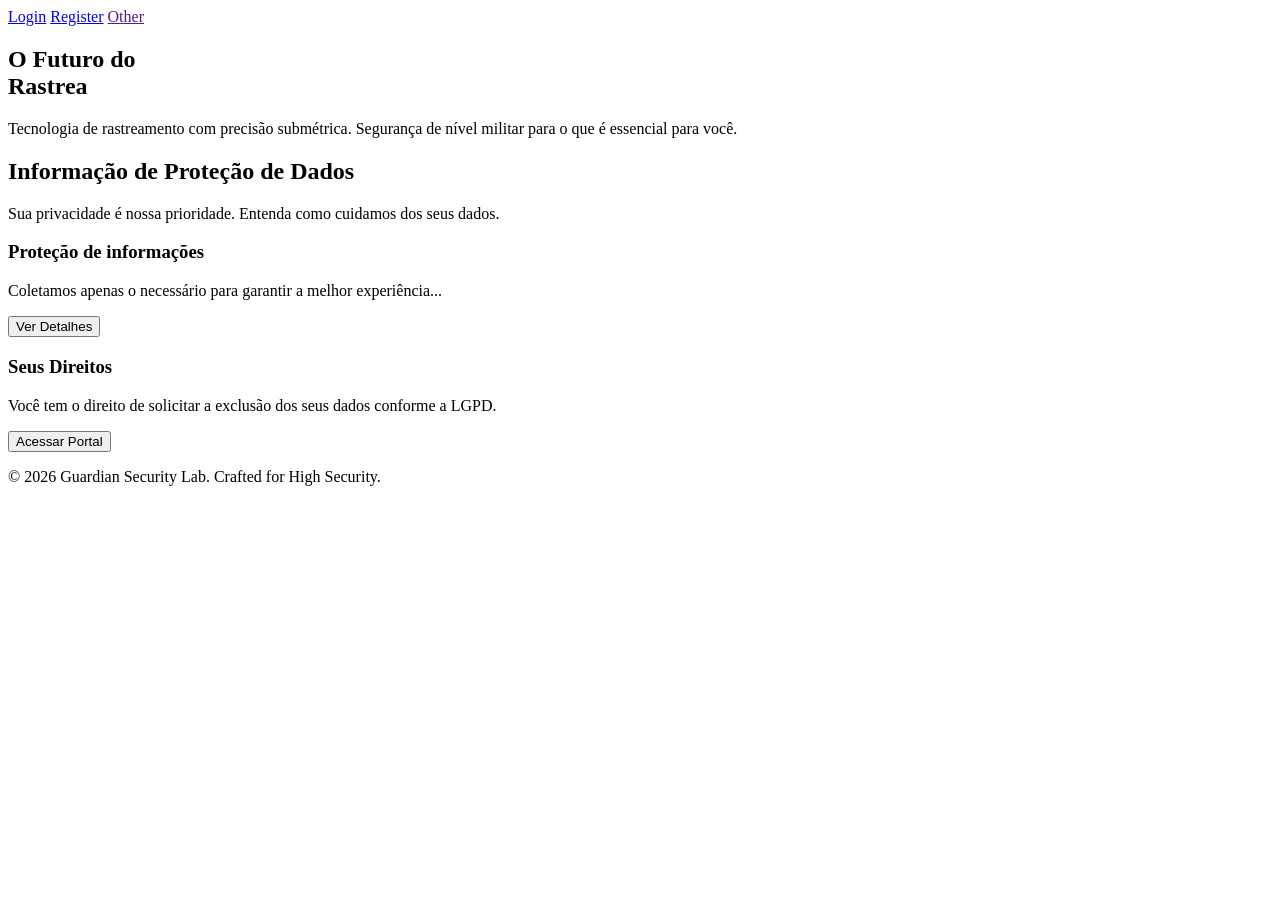
==== index.html @ b247dcc1 "Add files via upload" ====
<!DOCTYPE html>
<html lang="pt-br">
<head>
    <meta charset="UTF-8">
    <meta name="viewport" content="width=device-width, initial-scale=1.0">
    <title>Home</title>
    <link href="https://fonts.googleapis.com/css2?family=Inter:wght@300;400;600;800&display=swap" rel="stylesheet">
    <link rel="stylesheet" href="/css/style.css">
</head>
<body>
    <div class="bg-glow" id="glow"></div>

    <header class="navbar">
        <div class="logo"></div>
        <nav>
    <a href="login.html" class="nav-login">Login</a>
    <a href="register.html" class="btn-signup-nav">Register</a>
    <a href="" id="other-trigger">Other</a>
        </nav>
        
</div>
    </header>


    <main>
        <section class="hero">
            <div class="hero-container">
                <div class="hero-content reveal">
                    <h1>O Futuro do <br><span id="typewriter"></span></h1>
                    <p>
                        Tecnologia de rastreamento com precisão submétrica. Segurança de nível militar para o que é essencial para você.
                    </p>
                </div>

                <div class="hero-visual reveal" style="transition-delay: 0.3s;">
                    <div class="phone-wrapper">
                        <div class="phone-case" id="phone">
                            <div class="phone-screen">
                                <div class="phone-ui">
                                    <div class="ui-header"></div>
                                    <div class="ui-chart">
                                        <div class="line"></div>
                                        <div class="line"></div>
                                        <div class="line"></div>
                                    </div>
                                </div>

                                <div class="location-pulse">
                                    <div class="pin"></div>
                                    <div class="ring"></div>
                                    <div class="ring"></div>
                                </div>
                            </div>
                        </div>
                    </div>
                </div>
            </div>
        </section>

        <section class="data-protection-container reveal">
            <div class="set-information">
                <h1>Informação de Proteção de Dados</h1>
                <p class="subtitle">Sua privacidade é nossa prioridade. Entenda como cuidamos dos seus dados.</p>
            </div>
        
            <div class="content-grid">
                <article>
                    <h3>Proteção de informações</h3>
                    <p>Coletamos apenas o necessário para garantir a melhor experiência...</p>
                    <button class="btn-primary">Ver Detalhes</button>
                </article>
                
                <article>
                    <h3>Seus Direitos</h3>
                    <p>Você tem o direito de solicitar a exclusão dos seus dados conforme a LGPD.</p>
                    <button class="btn-primary">Acessar Portal</button>
                </article>
            </div>
        </section>
            
        </section>
    </main>

    <footer>
        <p>&copy; 2026 Guardian Security Lab. Crafted for High Security.</p>
    </footer>

    <script>
        const glow = document.getElementById('glow');
        const phone = document.getElementById('phone');

        document.addEventListener('mousemove', (e) => {
            const { clientX, clientY } = e;
            const x = (clientX / window.innerWidth) * 100;
            const y = (clientY / window.innerHeight) * 100;
            
            glow.style.background = `radial-gradient(circle at ${x}% ${y}%, var(--primary-glow) 0%, transparent 70%)`;

            if(phone) {
                const centerX = window.innerWidth / 2;
                const centerY = window.innerHeight / 2;
                const rotateX = (clientY - centerY) / 30;
                const rotateY = (clientX - centerX) / -30;

                phone.style.transform = `rotateX(${rotateX}deg) rotateY(${-25 + rotateY}deg)`;
            }
        });


        const words = ["Rastreamento.", "Desenvolvimento.", "Monitoramento.", "Controle."];
        let wordIdx = 0, charIdx = 0, isDeleting = false;

        function type() {
            const current = words[wordIdx];
            const typewriterEl = document.getElementById('typewriter');
            
            if (isDeleting) {
                typewriterEl.textContent = current.substring(0, charIdx--);
            } else {
                typewriterEl.textContent = current.substring(0, charIdx++);
            }

            let typeSpeed = isDeleting ? 70 : 150;

            if (!isDeleting && charIdx === current.length + 1) {
                isDeleting = true;
                typeSpeed = 2000;
            } else if (isDeleting && charIdx === 0) {
                isDeleting = false;
                wordIdx = (wordIdx + 1) % words.length;
                typeSpeed = 500;
            }
            setTimeout(type, typeSpeed);
        }

        const observer = new IntersectionObserver((entries) => {
            entries.forEach(entry => {
                if (entry.isIntersecting) entry.target.classList.add('active');
            });
        }, { threshold: 0.1 });

        window.onload = () => {
            type();
            document.querySelectorAll('.reveal').forEach(el => observer.observe(el));
        };

        const otherTrigger = document.getElementById('other-trigger');
        const sidePanel = document.getElementById('side-panel');
        const closePanel = document.getElementById('close-panel');

        otherTrigger.addEventListener('click', (e) => {
            e.preventDefault();
            sidePanel.classList.add('active');
        });

        closePanel.addEventListener('click', () => {
            sidePanel.classList.remove('active');
        });

        document.addEventListener('mousedown', (e) => {
            if (!sidePanel.contains(e.target) && !otherTrigger.contains(e.target)) {
                sidePanel.classList.remove('active');
            }
        });
        
    </script>
</body>
</html>
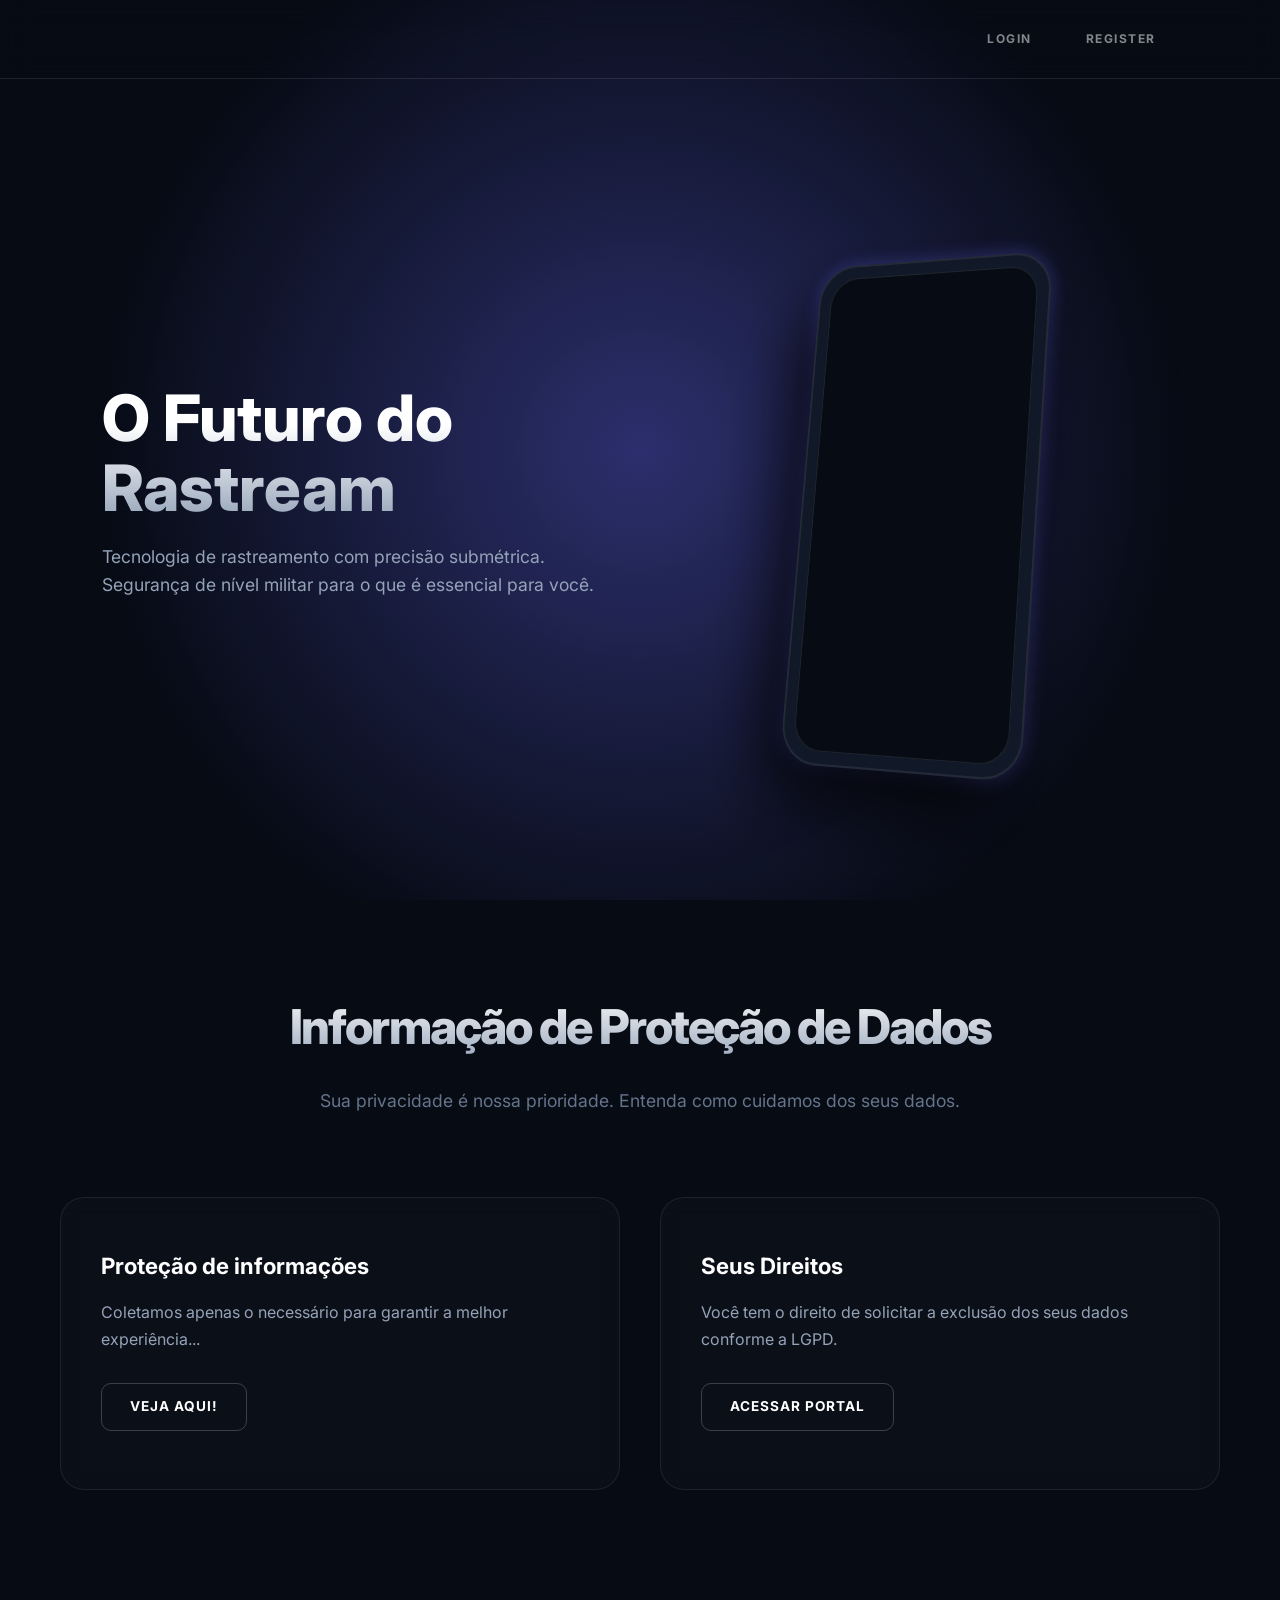
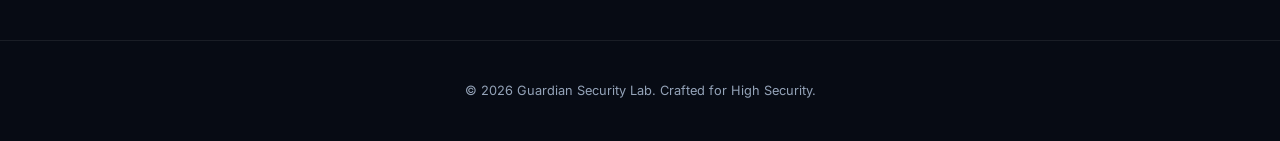
==== commit ef487e39: "Atualização" ====
--- a/index.html
+++ b/index.html
@@ -15,7 +15,6 @@
         <nav>
     <a href="login.html" class="nav-login">Login</a>
     <a href="register.html" class="btn-signup-nav">Register</a>
-    <a href="" id="other-trigger">Other</a>
         </nav>
         
 </div>
@@ -67,13 +66,13 @@
                 <article>
                     <h3>Proteção de informações</h3>
                     <p>Coletamos apenas o necessário para garantir a melhor experiência...</p>
-                    <button class="btn-primary">Ver Detalhes</button>
-                </article>
+                    <a href="information.html" class="btn-primary">Veja aqui!</a>
+                    </article>
                 
                 <article>
                     <h3>Seus Direitos</h3>
                     <p>Você tem o direito de solicitar a exclusão dos seus dados conforme a LGPD.</p>
-                    <button class="btn-primary">Acessar Portal</button>
+                    <a href="portal.html" class="btn-primary">Acessar Portal</a>
                 </article>
             </div>
         </section>
--- a/css/style.css
+++ b/css/style.css
@@ -0,0 +1,500 @@
+:root {
+    --primary: #6366f1;
+    --primary-glow: rgba(99, 102, 241, 0.4);
+    --dark: #070b14;
+    --card-bg: rgba(255, 255, 255, 0.03);
+    --border: rgba(255, 255, 255, 0.08);
+    --text-muted: #94a3b8;
+}
+
+* { margin: 0; padding: 0; box-sizing: border-box; scroll-behavior: smooth; }
+
+body { 
+    font-family: 'Inter', sans-serif; 
+    background-color: var(--dark); 
+    color: #ffffff; 
+    overflow-x: hidden;
+    line-height: 1.6;
+}
+
+.bg-glow {
+    position: fixed; top: 0; left: 0; width: 100%; height: 100%;
+    background: radial-gradient(circle at center, var(--primary-glow) 0%, transparent 70%);
+    pointer-events: none; z-index: -1;
+    transition: background 0.2s ease;
+}
+
+:root {
+    --primary: #6366f1;
+    --dark: #070b14; /* A cor do seu fundo */
+    --glass-border: rgba(255, 255, 255, 0.1);
+}
+
+/* Navbar integrada ao fundo */
+.navbar { 
+    display: flex; 
+    justify-content: space-between; 
+    align-items: center;
+    padding: 1.2rem 8%; 
+    position: sticky; 
+    top: 0; 
+    z-index: 1000;
+    /* Removemos a cor e deixamos apenas o blur passar */
+    background: transparent; 
+    backdrop-filter: blur(15px);
+    border-bottom: 1px solid var(--glass-border);
+}
+
+nav { 
+    display: flex; 
+    align-items: center; 
+    gap: 10px;
+    margin-left: auto; 
+}
+
+/* Links "Invisíveis" que surgem com luz */
+nav a {
+    position: relative;
+    color: rgba(255, 255, 255, 0.5); /* Texto discreto */
+    text-decoration: none;
+    font-size: 0.75rem;
+    font-weight: 700;
+    letter-spacing: 1.5px;
+    padding: 10px 22px;
+    text-transform: uppercase;
+    transition: all 0.4s ease;
+    border-radius: 8px;
+    background: transparent; /* Cor igual ao fundo */
+}
+
+/* Hover: Apenas luz e texto branco */
+nav a:hover {
+    color: #ffffff;
+    background: rgba(255, 255, 255, 0.05); /* Brilho quase imperceptível */
+    box-shadow: inset 0 0 0 1px rgba(255, 255, 255, 0.2); /* Borda interna fina */
+}
+
+/* Outros/Other: Destaque sutil com borda branca */
+#other-trigger {
+    color: #ffffff;
+    border: 1px solid rgba(255, 255, 255, 0.2);
+}
+
+#other-trigger:hover {
+    background: #ffffff;
+    color: var(--dark); /* Inverte para preto para ler melhor no branco */
+    box-shadow: 0 0 20px rgba(255, 255, 255, 0.3);
+}
+
+/* Indicador de linha inferior sumindo para um visual mais limpo */
+nav a::after {
+    content: '';
+    position: absolute;
+    bottom: 0;
+    left: 50%;
+    width: 0;
+    height: 2px;
+    background: #ffffff;
+    transition: all 0.3s ease;
+    transform: translateX(-50%);
+    box-shadow: 0 0 10px #ffffff;
+}
+
+nav a:hover::after {
+    width: 40%;
+}
+
+/* --- HERO SECTION --- */
+.hero {
+    min-height: 90vh; display: flex; align-items: center; 
+    justify-content: center; padding: 100px 8% 50px; overflow: visible;
+}
+.hero-container {
+    display: flex; align-items: center; justify-content: space-between;
+    width: 100%; max-width: 1200px; gap: 50px;
+}
+.hero-text { flex: 1; text-align: left; }
+.hero h1 { 
+    font-size: clamp(2.5rem, 5vw, 4.5rem); font-weight: 800; 
+    line-height: 1.1; margin-bottom: 20px;
+    background: linear-gradient(to bottom, #fff 30%, var(--text-muted));
+    -webkit-background-clip: text; -webkit-text-fill-color: transparent;
+}
+.hero p { color: var(--text-muted); max-width: 500px; font-size: 1.1rem; margin-bottom: 35px; }
+
+/* --- CELULAR 3D --- */
+.hero-visual { flex: 1; display: flex; justify-content: center; perspective: 1500px; }
+.phone-wrapper { 
+    width: 260px; height: 520px; position: relative; 
+    transform-style: preserve-3d; transition: transform 0.1s ease;
+}
+.phone-case {
+    width: 100%; height: 100%; background: #111827; border-radius: 40px;
+    padding: 12px; border: 2px solid var(--border);
+    box-shadow: -20px 40px 80px rgba(0,0,0,0.8), 0 0 20px var(--primary-glow);
+    transform: rotateY(-25deg) rotateX(10deg);
+    transform-style: preserve-3d; animation: float 6s ease-in-out infinite;
+}
+.phone-screen {
+    width: 100%; height: 100%; background: #070b14; border-radius: 30px;
+    overflow: hidden; border: 1px solid rgba(255,255,255,0.1); position: relative;
+}
+
+/* --- LOCALIZAÇÃO --- */
+.location-pulse {
+    position: absolute; top: 50%; left: 50%; transform: translate(-50%, -50%);
+    pointer-events: none; opacity: 0; transition: 0.4s;
+}
+.phone-wrapper:hover .location-pulse { opacity: 1; }
+.pin { width: 12px; height: 12px; background: var(--primary); border-radius: 50%; box-shadow: 0 0 15px var(--primary); position: relative; z-index: 5; }
+.ring { 
+    position: absolute; top: 50%; left: 50%; transform: translate(-50%, -50%);
+    width: 10px; height: 10px; border: 2px solid var(--primary); border-radius: 50%;
+    animation: radar 2s infinite; 
+}
+.ring:nth-child(3) { animation-delay: 1s; }
+
+/* --- BOTÕES --- */
+.btn-primary {
+    background: var(--primary); color: white; border: none; 
+    padding: 16px 35px; border-radius: 12px; cursor: pointer; 
+    font-weight: 600; font-size: 1rem; transition: 0.3s;
+    box-shadow: 0 10px 20px rgba(99, 102, 241, 0.2);
+}
+.btn-primary:hover { transform: scale(1.05); box-shadow: 0 15px 30px rgba(99, 102, 241, 0.4); }
+
+/* --- ANIMATIONS --- */
+@keyframes float { 0%, 100% { transform: rotateY(-25deg) rotateX(10deg) translateY(0); } 50% { transform: rotateY(-20deg) rotateX(15deg) translateY(-20px); } }
+@keyframes radar { 0% { width: 10px; height: 10px; opacity: 1; } 100% { width: 250px; height: 250px; opacity: 0; } }
+@keyframes pulse-height { 0%, 100% { height: 30%; } 50% { height: 80%; } }
+
+.reveal { opacity: 0; transform: translateY(30px); transition: all 0.8s ease-out; }
+.reveal.active { opacity: 1; transform: translateY(0); }
+
+footer { padding: 40px; text-align: center; border-top: 1px solid var(--border); color: var(--text-muted); font-size: 0.8rem; margin-top: 50px; }
+
+@media (max-width: 900px) {
+    .hero-container { flex-direction: column; text-align: center; }
+    .hero-text { order: 1; }
+    .hero-visual { order: 2; }
+    .phone-wrapper { width: 200px; height: 400px; }
+}
+
+
+@keyframes glitch-skew {
+    0% { transform: skew(0deg); }
+    20% { transform: skew(-10deg) translate(-2px, 1px); }
+    40% { transform: skew(10deg) translate(2px, -1px); }
+    60% { transform: skew(-5deg) translate(-1px, -1px); }
+    80% { transform: skew(5deg) translate(1px, 1px); }
+    100% { transform: skew(0deg); }
+}
+
+
+.side-panel {
+    position: fixed;
+    top: 0;
+    right: -350px;
+    width: 350px;
+    height: 100vh;
+    background: rgba(7, 11, 20, 0.9);
+    backdrop-filter: blur(15px);
+    border-left: 1px solid var(--primary);
+    z-index: 1001;
+    transition: right 0.5s cubic-bezier(0.77, 0, 0.175, 1);
+    padding: 30px;
+}
+
+.side-panel.active {
+    right: 0;
+    box-shadow: -10px 0 30px rgba(0, 0, 0, 0.5);
+}
+
+.panel-header {
+    display: flex;
+    justify-content: space-between;
+    align-items: center;
+    margin-bottom: 40px;
+    color: var(--primary);
+    font-size: 0.7rem;
+    letter-spacing: 2px;
+}
+
+#close-panel {
+    background: none;
+    border: none;
+    color: white;
+    font-size: 2rem;
+    cursor: pointer;
+}
+
+.module-card {
+    background: rgba(255, 255, 255, 0.05);
+    padding: 15px;
+    border-radius: 8px;
+    margin-bottom: 15px;
+    border: 1px solid rgba(99, 102, 241, 0.2);
+}
+
+.module-card h3 { font-size: 0.9rem; margin-bottom: 5px; }
+.module-card p { font-size: 0.75rem; color: #94a3b8; }
+
+.extra-links { list-style: none; margin-top: 30px; }
+.extra-links li { margin-bottom: 15px; }
+.extra-links a { 
+    text-decoration: none; 
+    color: white; 
+    font-size: 0.85rem; 
+    transition: 0.3s;
+}
+.extra-links a:hover { color: var(--primary); padding-left: 5px; }
+
+.side-panel {
+    position: fixed;
+    top: 0;
+    right: -350px;
+    width: 350px;
+    height: 100vh;
+    background: #070b14;
+    border-left: 1px solid var(--border);
+    z-index: 1001;
+    transition: right 0.4s ease;
+    padding: 20px;
+}
+
+.side-panel.active {
+    right: 0;
+}
+
+.panel-header {
+    display: flex;
+    justify-content: space-between;
+    align-items: center;
+    margin-bottom: 20px;
+}
+
+#close-panel {
+    background: none;
+    border: none;
+    color: white;
+    font-size: 1.5rem;
+    cursor: pointer;
+}
+
+
+.side-panel {
+    position: fixed;
+    top: 0;
+    right: -350px;
+    width: 350px;
+    height: 100vh;
+    background: #070b14;
+    border-left: 1px solid rgba(255, 255, 255, 0.1);
+    z-index: 2000;
+    transition: right 0.4s cubic-bezier(0.77, 0, 0.175, 1);
+    padding: 30px;
+    color: white;
+}
+
+
+.side-panel.active {
+    right: 0;
+}
+
+.panel-header {
+    display: flex;
+    justify-content: space-between;
+    align-items: center;
+    border-bottom: 1px solid rgba(255, 255, 255, 0.1);
+    padding-bottom: 15px;
+    margin-bottom: 20px;
+}
+
+#close-panel {
+    background: none;
+    border: none;
+    color: white;
+    font-size: 1.5rem;
+    cursor: pointer;
+}
+
+#other-trigger {
+    cursor: pointer;
+    color: #94a3b8;
+    font-weight: 700;
+}
+
+/* Container Principal */
+.data-protection-container {
+    padding: 100px 20px;
+    max-width: 1200px;
+    margin: 0 auto;
+    text-align: center;
+    perspective: 1000px; /* Prepara o ambiente para efeitos 3D */
+}
+
+/* Bloco de Texto Superior */
+.set-information {
+    margin-bottom: 80px;
+}
+
+.set-information h1 {
+    font-size: clamp(2rem, 5vw, 3rem); /* Responsividade fluida */
+    font-weight: 800;
+    background: linear-gradient(180deg, #fff 0%, #94a3b8 100%);
+    -webkit-background-clip: text;
+    -webkit-text-fill-color: transparent;
+    margin-bottom: 20px;
+    letter-spacing: -2px;
+}
+
+.set-information .subtitle {
+    font-size: 1.1rem;
+    color: #64748b;
+    max-width: 650px;
+    margin: 0 auto;
+    line-height: 1.8;
+}
+
+/* Grid de Conteúdo */
+.content-grid {
+    display: grid;
+    grid-template-columns: repeat(auto-fit, minmax(320px, 1fr));
+    gap: 40px;
+}
+
+/* Cards Estilo Cyberpunk/Glass */
+.content-grid article {
+    position: relative;
+    background: rgba(255, 255, 255, 0.02);
+    backdrop-filter: blur(10px);
+    border: 1px solid rgba(255, 255, 255, 0.08);
+    padding: 50px 40px;
+    border-radius: 24px;
+    text-align: left;
+    overflow: hidden;
+    transition: all 0.5s cubic-bezier(0.23, 1, 0.32, 1);
+}
+
+/* Efeito de luz interna no topo do card */
+.content-grid article::before {
+    content: "";
+    position: absolute;
+    top: 0;
+    left: 0;
+    width: 100%;
+    height: 100%;
+    background: radial-gradient(circle at top left, rgba(var(--primary-rgb), 0.15), transparent 70%);
+    opacity: 0;
+    transition: opacity 0.5s ease;
+}
+
+.content-grid article:hover {
+    transform: translateY(-15px) rotateX(5deg);
+    border-color: var(--primary);
+    box-shadow: 0 25px 50px -12px rgba(0, 0, 0, 0.5);
+}
+
+.content-grid article:hover::before {
+    opacity: 1;
+}
+
+.content-grid h3 {
+    font-size: 1.4rem;
+    color: #fff;
+    margin-bottom: 15px;
+    display: flex;
+    align-items: center;
+    gap: 10px;
+}
+
+.content-grid p {
+    color: #94a3b8;
+    font-size: 1rem;
+    line-height: 1.7;
+    margin-bottom: 30px;
+}
+
+/* Botão Modernizado */
+.btn-primary {
+    position: relative;
+    background: var(--primary);
+    color: #fff;
+    border: none;
+    padding: 14px 28px;
+    border-radius: 10px;
+    font-weight: 700;
+    letter-spacing: 0.5px;
+    cursor: pointer;
+    overflow: hidden;
+    transition: all 0.3s ease;
+    box-shadow: 0 4px 15px rgba(var(--primary-rgb), 0.3);
+}
+
+.btn-primary:hover {
+    transform: scale(1.05);
+    filter: brightness(1.1);
+    box-shadow: 0 8px 25px var(--primary-glow);
+}
+
+/* Animação de brilho rápido ao passar o mouse */
+.btn-primary::after {
+    content: "";
+    position: absolute;
+    top: -50%;
+    left: -60%;
+    width: 20%;
+    height: 200%;
+    background: rgba(255, 255, 255, 0.2);
+    transform: rotate(30deg);
+    transition: all 0.5s ease;
+}
+
+.btn-primary:hover::after {
+    left: 120%;
+}
+.btn-primary {
+    display: inline-block;
+    text-decoration: none;
+    background: transparent; /* Cor igual ao fundo */
+    color: #ffffff;
+    padding: 12px 28px;
+    border-radius: 10px;
+    font-weight: 700;
+    font-size: 0.85rem;
+    letter-spacing: 1px;
+    text-transform: uppercase;
+    border: 1px solid rgba(255, 255, 255, 0.2); /* Borda de cristal */
+    transition: all 0.4s cubic-bezier(0.23, 1, 0.32, 1);
+    cursor: pointer;
+    position: relative;
+    overflow: hidden;
+}
+
+.btn-primary:hover {
+    background: #ffffff; /* Preenchimento branco total no hover */
+    color: #070b14; /* Texto cor do fundo para contraste */
+    box-shadow: 0 0 25px rgba(255, 255, 255, 0.4);
+    transform: translateY(-3px);
+}
+
+/* Efeito de brilho passando pelo botão */
+.btn-primary::before {
+    content: '';
+    position: absolute;
+    top: 0;
+    left: -100%;
+    width: 50%;
+    height: 100%;
+    background: linear-gradient(
+        90deg,
+        transparent,
+        rgba(255, 255, 255, 0.2),
+        transparent
+    );
+    transition: 0.5s;
+}
+
+.btn-primary:hover::before {
+    left: 150%;
+}
